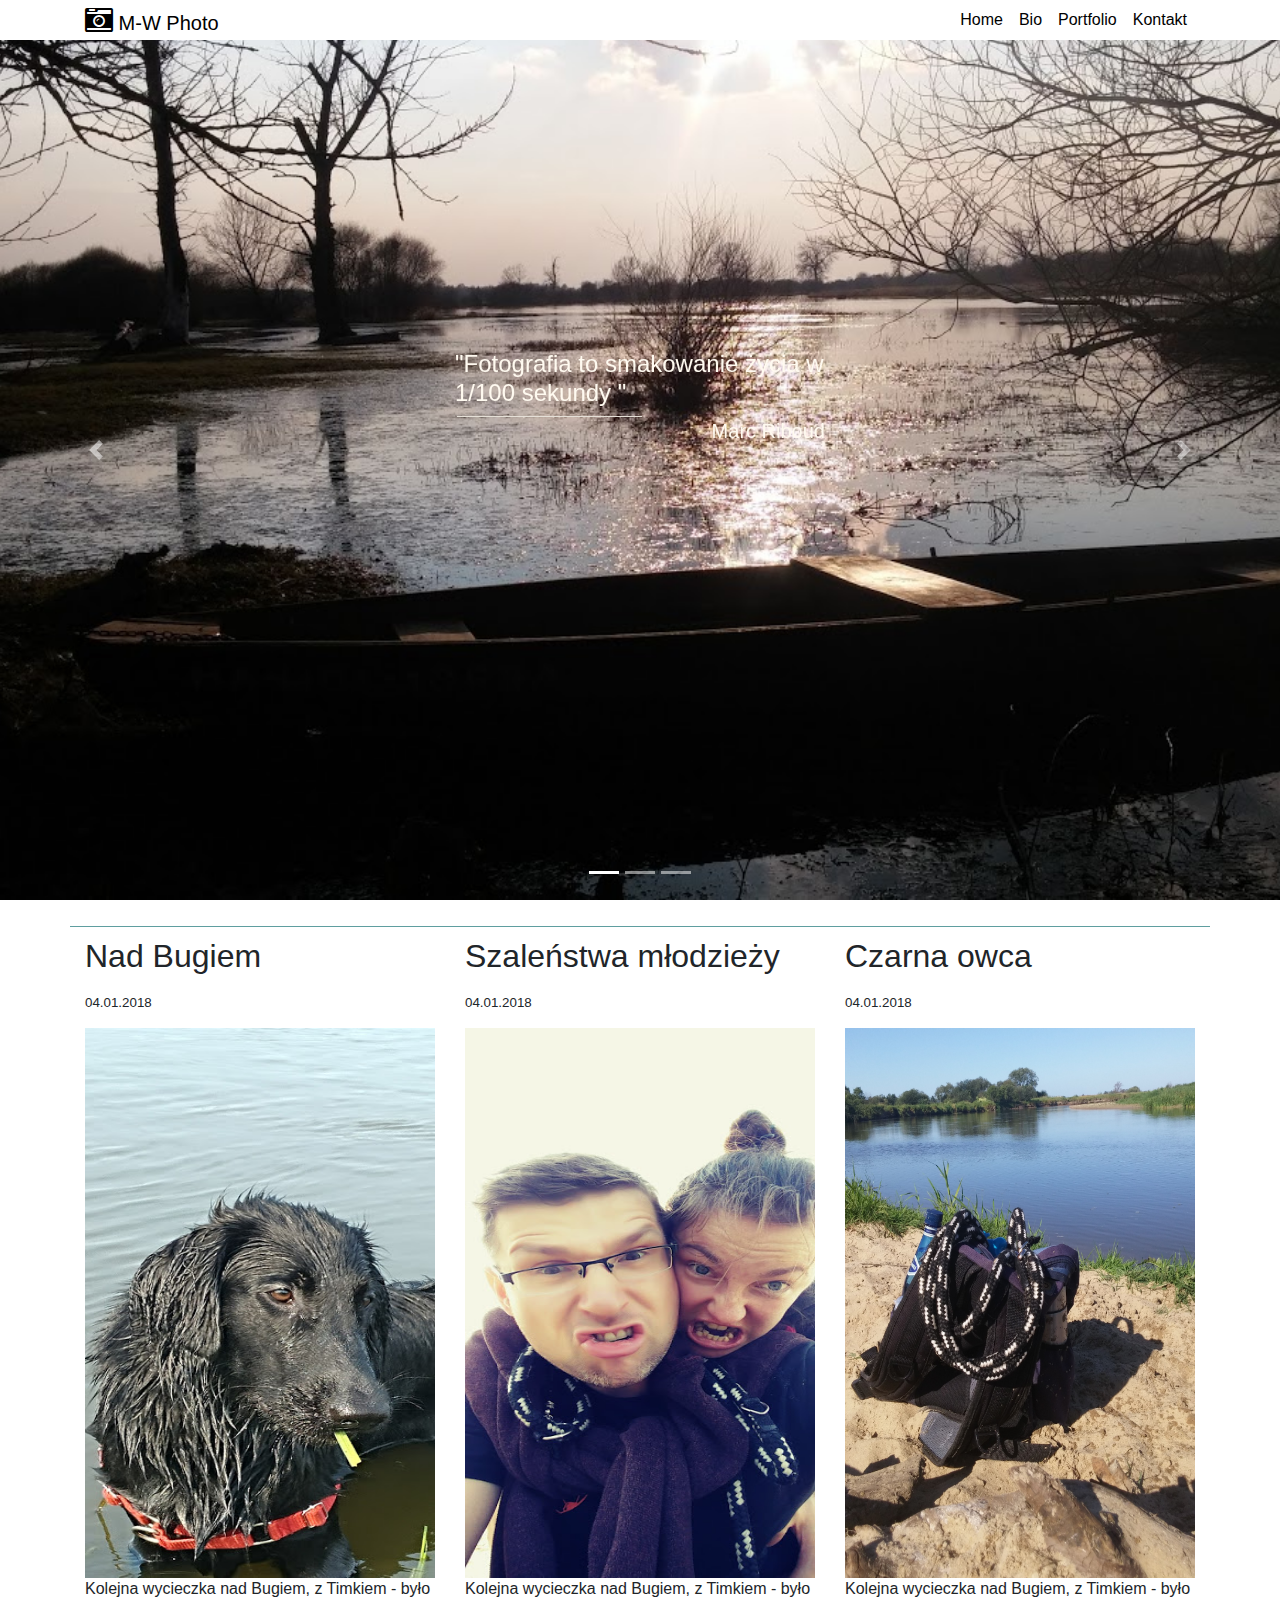
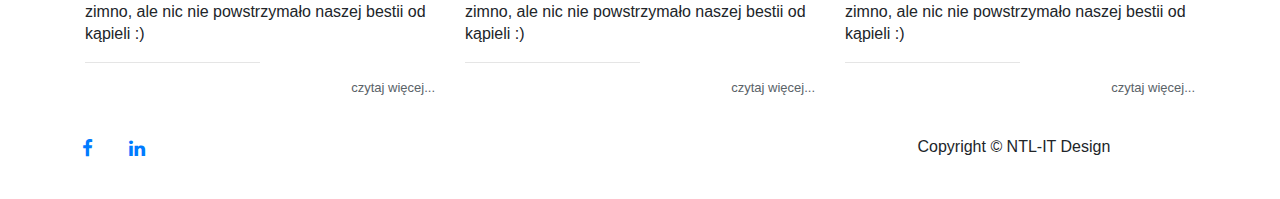
==== index.html @ 4c7ffbb1 "Initial commit" ====
<!DOCTYPE html>
<html lang="en">

  <head>

    <meta charset="utf-8">
    <meta name="viewport" content="width=device-width, initial-scale=1, shrink-to-fit=no">
    <meta name="description" content="">
    <meta name="author" content="">

    <title>Monia photography</title>

    <!-- Bootstrap core CSS -->
    <link href="vendor/bootstrap/css/bootstrap.min.css" rel="stylesheet">
      <link rel="stylesheet" href="https://cdnjs.cloudflare.com/ajax/libs/font-awesome/4.7.0/css/font-awesome.min.css">

    <!-- Custom styles for this template -->
    <link href="css/full-slider.css" rel="stylesheet">
    <link href="css/style.css" rel="stylesheet">

  </head>

  <body>

    <!-- Navigation -->
    <nav class="navbar navbar-expand-lg navbar-white bg-white fixed-top">
      <div class="container">
      <!--  <a href="#" class="navbar-brand"><img src="img/logo.png" height="50px"></a>-->
        <a class="navbar-brand" href="#" > <i class="fa fa-camera-retro" style="font-size:28px"></i> M-W Photo </a>
        <button class="navbar-toggler" type="button" data-toggle="collapse" data-target="#navbarResponsive" aria-controls="navbarResponsive" aria-expanded="false" aria-label="Toggle navigation">
          <span class="navbar-toggler-icon"></span>
        </button>

          <div class="collapse navbar-collapse" id="navbarResponsive">
          <ul class="navbar-nav ml-auto">
            <li class="nav-item active">
              <a class="nav-link" href="#">Home
                <span class="sr-only">(current)</span>
              </a>
            </li>
            <li class="nav-item">
              <a class="nav-link" href="#">Bio</a>
            </li>
            <li class="nav-item">
              <a class="nav-link" href="#">Portfolio</a>
            </li>
            <li class="nav-item">
              <a class="nav-link" href="#">Kontakt</a>
            </li>
          </ul>
        </div>
      </div>
    </nav>

    <header>
      <div id="carouselExampleIndicators" class="carousel slide" data-ride="carousel">
        <ol class="carousel-indicators">
          <li data-target="#carouselExampleIndicators" data-slide-to="0" class="active"></li>
          <li data-target="#carouselExampleIndicators" data-slide-to="1"></li>
          <li data-target="#carouselExampleIndicators" data-slide-to="2"></li>
        </ol>
        <div class="carousel-inner" role="listbox">

          <!-- Slide One - Set the background image for this slide in the line below -->
          <div class="carousel-item active" style="background-image:url('img/Monia.jpg')">
             <div class="carousel-caption d-none d-md-block">
               <!-- <h3>First Slide</h3>
                <p>This is a description for the first slide.</p>-->
            </div>
          </div>
          <!-- Slide Two - Set the background image for this slide in the line below -->
          <div class="carousel-item" style="background-image: url('img/Zakopane.jpg')">
            <div class="carousel-caption d-none d-md-block">
              <!--<h3>Second Slide</h3>
              <p>This is a description for the second slide.</p>-->
            </div>
          </div>
          <!-- Slide Three - Set the background image for this slide in the line below -->
          <div class="carousel-item" style="background-image: url('img/Paryz.jpg')">
            <div class="carousel-caption d-none d-md-block">
              <!--<h3>Third Slide</h3>
              <p>This is a description for the third slide.</p>-->
            </div>
          </div>
        </div>
        <a class="carousel-control-prev" href="#carouselExampleIndicators" role="button" data-slide="prev">
          <span class="carousel-control-prev-icon" aria-hidden="true"></span>
          <span class="sr-only">Previous</span>
        </a>
        <a class="carousel-control-next" href="#carouselExampleIndicators" role="button" data-slide="next">
          <span class="carousel-control-next-icon" aria-hidden="true"></span>
          <span class="sr-only">Next</span>
        </a>
      </div>
        <div class ="row">
            <i class="fa fa-lg pull-left "></i>
            <div class="quote container">
                <h4>"Fotografia to smakowanie życia w 1/100 sekundy "</h4>
                <hr>
                <h5 class="text-right"> Marc Riboud</h5>
            </div>
        </div>
    </header>

    <!-- Page Content -->

    <section class="promo-galery container">
      <div class="row">
                <!-- left-->
        <div class="promo-short col-sm-4">
          <h2>Nad Bugiem</h2>
              <p class="promo-date"><br>04.01.2018</p>
                <a href="#" class="photo-highlight"><img src="img/Bug_1.jpg" ></a>
                    <p>Kolejna wycieczka nad Bugiem, z Timkiem - było zimno, ale nic nie powstrzymało naszej bestii od kąpieli :)
              </p><hr>
          <p class="more"> czytaj więcej...</p>


        </div>
                <!-- middle-->
        <div class="promo-short col-sm-4">
          <h2>Szaleństwa młodzieży</h2>
          <p class="promo-date"><br>04.01.2018</p>
            <a href="#" class="photo-highlight"><img src="img/Bug_2.jpg" ></a>
                <p>Kolejna wycieczka nad Bugiem, z Timkiem - było zimno, ale nic nie powstrzymało naszej bestii od kąpieli :)
             </p><hr>
          <p class="more">czytaj więcej...</p>
        </div>
                  <!-- right-->
        <div class="promo-short col-sm-4">
          <h2>Czarna owca </h2>
              <p class="promo-date"><br>04.01.2018</p>
                 <a href="#" class="photo-highlight"><img src="img/Bug_3.jpg" ></a>
                    <p>Kolejna wycieczka nad Bugiem, z Timkiem - było zimno, ale nic nie powstrzymało naszej bestii od kąpieli :)
                 </p><hr>
              <p class="more"> czytaj więcej...</p>

        </div>

      </div>

    </section>

    <!-- Footer -->
    <footer class="py-4 bg-white">
      <div class="container">
          <div class="row">
              <!--Social buttons-->
              <div class="text-center">
                  <ul class="list-unstyled list-inline">
                      <li class="list-inline-item">
                          <a class="btn-floating btn-sm btn-fb mx-1" href="https://www.facebook.com/monika.wwww">
                              <i class="fa fa-facebook fa-lg"> </i>
                          </a>
                      </li>
                      <!--g+ button
                      <li class="list-inline-item">
                          <a class="btn-floating btn-sm btn-gplus mx-1" >
                              <i class="fa fa-google-plus fa-lg"> </i>
                          </a>
                      </li>
                      -->
                      <li class="list-inline-item">
                          <a class="btn-floating btn-sm btn-li mx-1" href="https://pl.linkedin.com/in/monika-wrana-1571b9136">
                              <i class="fa fa-linkedin fa-lg"> </i>
                          </a>
                      </li>

                  </ul>
              </div>
              <!--/.Social buttons-->
        <h6 class="offset-sm-8 text-black">Copyright &copy; NTL-IT Design </h6>
        </div>
      </div>
    </footer>

    <!-- Bootstrap core JavaScript -->
    <script src="vendor/jquery/jquery.min.js"></script>
    <script src="vendor/bootstrap/js/bootstrap.bundle.min.js"></script>

  </body>

</html>
---- css/full-slider.css ----
/*!
 * Start Bootstrap - Full Slider (https://startbootstrap.com/template-overviews/full-slider)
 * Copyright 2013-2017 Start Bootstrap
 * Licensed under MIT (https://github.com/BlackrockDigital/startbootstrap-full-slider/blob/master/LICENSE)
 */

.carousel-item {
  height: 100vh;
  min-height: 300px;
  background: no-repeat center center scroll;
  -webkit-background-size: cover;
  -moz-background-size: cover;
  -o-background-size: cover;
  background-size: cover;
  opacity: 1;
}
---- css/style.css ----
/*reset styli*/
* {
    margin: 0;
    padding: 0;
    border: 0;
    line-height: 1.4em;
    vertical-align: baseline;
    text-decoration: none;
    outline: 0;
}
/*reset styli*/

nav a{
    color: black;
}
nav {
    max-height: 40px;
}


.promo-short img{
    width: 100%;
   height: 550px;
}
/*pozycja dla cytuatu*/
.quote {
    width: 400px;
    height: 200px;
    background: transparent;
    position: absolute;
    top:0;
    right:0;
    bottom:0;
    left:0;
    margin: auto;
    color: floralwhite;
}

.quote hr {
    background-color: floralwhite;
    margin: 2px 2px;
    height: 0.0000111111%;
    color: floralwhite;
    width: 50%;
}

.promo-galery {
    margin-top: 2%;
    border-top: 1px solid cadetblue;
}

.promo-galery h2 {
    padding-top: 10px;
    margin-bottom: 0;
}

.promo-date {
    font-size: smaller;
    float: end;
    padding: 0 0 0 0;
}
.promo-short hr {
    width: 50%;
}
.more {
    text-align: right;
    font-size: small;
    color: #5a6268;

}
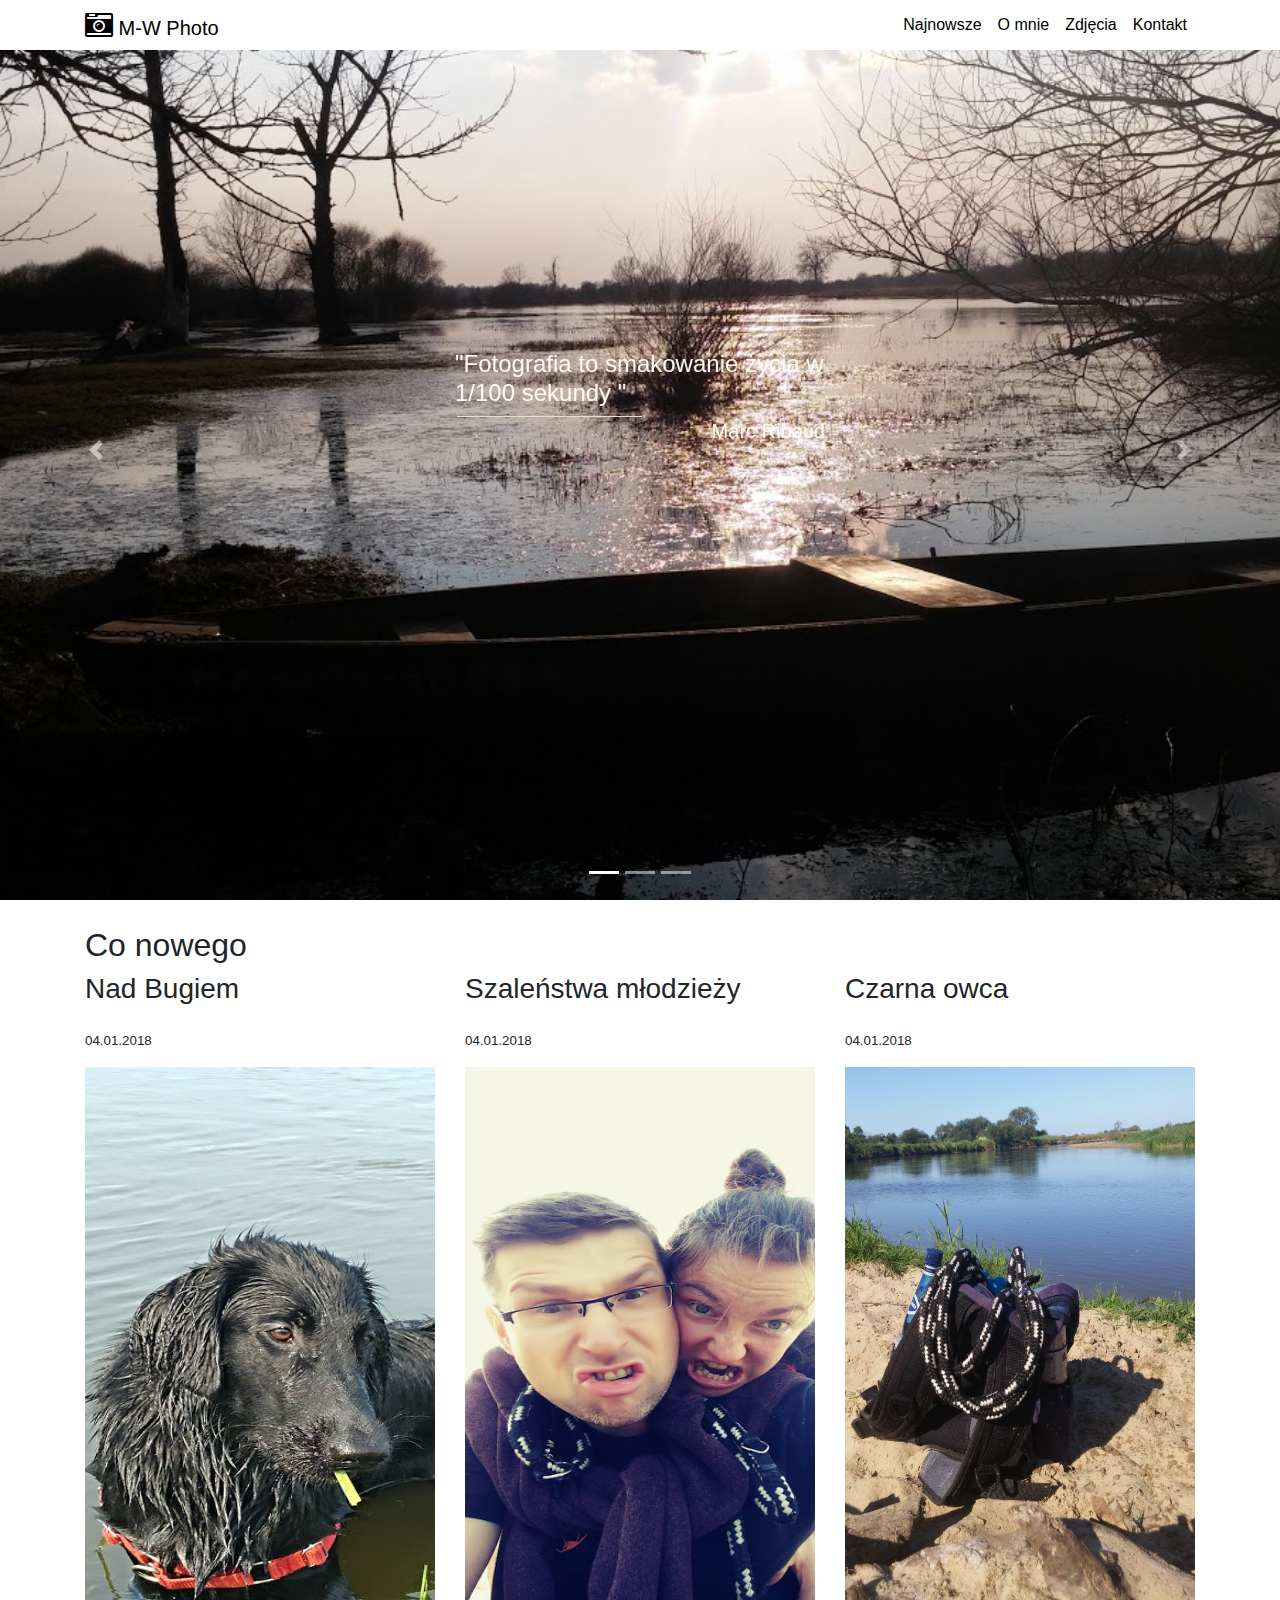
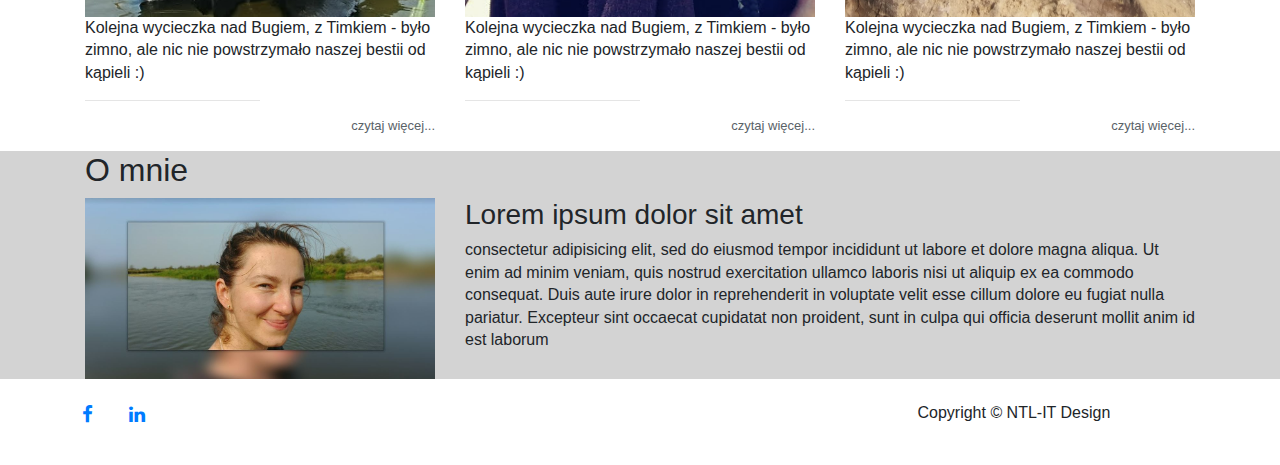
==== commit 6cb6563a: "koniec dnia 04.04.2018 - uporząkowane" ====
--- a/index.html
+++ b/index.html
@@ -1,5 +1,5 @@
 <!DOCTYPE html>
-<html lang="en">
+<html lang="pl">
 
   <head>
 
@@ -10,11 +10,11 @@
 
     <title>Monia photography</title>
 
-    <!-- Bootstrap core CSS -->
+    <!-------------------------------------------------- Bootstrap core CSS -->
     <link href="vendor/bootstrap/css/bootstrap.min.css" rel="stylesheet">
       <link rel="stylesheet" href="https://cdnjs.cloudflare.com/ajax/libs/font-awesome/4.7.0/css/font-awesome.min.css">
 
-    <!-- Custom styles for this template -->
+    <!-------------------------------------------------- Custom styles for this template -->
     <link href="css/full-slider.css" rel="stylesheet">
     <link href="css/style.css" rel="stylesheet">
 
@@ -22,7 +22,7 @@
 
   <body>
 
-    <!-- Navigation -->
+    <!-------------------------------------------------- Navigation -------------------------------------------------->
     <nav class="navbar navbar-expand-lg navbar-white bg-white fixed-top">
       <div class="container">
       <!--  <a href="#" class="navbar-brand"><img src="img/logo.png" height="50px"></a>-->
@@ -34,15 +34,15 @@
           <div class="collapse navbar-collapse" id="navbarResponsive">
           <ul class="navbar-nav ml-auto">
             <li class="nav-item active">
-              <a class="nav-link" href="#">Home
+              <a class="nav-link" href="#news">Najnowsze
                 <span class="sr-only">(current)</span>
               </a>
             </li>
             <li class="nav-item">
-              <a class="nav-link" href="#">Bio</a>
+              <a class="nav-link" href="#about-me">O mnie</a>
             </li>
             <li class="nav-item">
-              <a class="nav-link" href="#">Portfolio</a>
+              <a class="nav-link" href="photo-gallery.html">Zdjęcia</a>
             </li>
             <li class="nav-item">
               <a class="nav-link" href="#">Kontakt</a>
@@ -102,44 +102,84 @@
         </div>
     </header>
 
-    <!-- Page Content -->
-
-    <section class="promo-galery container">
+    <!------------------------------------------------ Page Content ------------------------------------------------>
+
+    <section class="promo-galery" id="news">
+
+        <div class="row">
+            <div class="container">
+                <div class ="title promo-title">
+                    <h2>Co nowego</h2>
+                </div>
+            </div>
+        </div>
+
+
+        <div class="container">
+            <div class="row">
+                <!-- left-->
+                <div class="promo-short col-sm-4">
+                    <h3>Nad Bugiem</h3>
+                          <p class="promo-date"><br>04.01.2018</p>
+                            <a href="#" class="photo-highlight"><img src="img/Bug_1.jpg" ></a>
+                                <p>Kolejna wycieczka nad Bugiem, z Timkiem - było zimno, ale nic nie powstrzymało naszej bestii od kąpieli :)
+                          </p><hr>
+                            <p class="more"> czytaj więcej...</p>
+                </div>
+
+                <!-- middle-->
+
+                <div class="promo-short col-sm-4">
+                    <h3>Szaleństwa młodzieży</h3>
+                        <p class="promo-date"><br>04.01.2018</p>
+                            <a href="#" class="photo-highlight"><img src="img/Bug_2.jpg" ></a>
+                        <p>Kolejna wycieczka nad Bugiem, z Timkiem - było zimno, ale nic nie powstrzymało naszej bestii od kąpieli :)
+                     </p><hr>
+                  <p class="more">czytaj więcej...</p>
+                </div>
+
+                  <!-- right-->
+
+                <div class="promo-short col-sm-4">
+                  <h3>Czarna owca </h3>
+                      <p class="promo-date"><br>04.01.2018</p>
+                         <a href="#" class="photo-highlight"><img src="img/Bug_3.jpg" ></a>
+                            <p>Kolejna wycieczka nad Bugiem, z Timkiem - było zimno, ale nic nie powstrzymało naszej bestii od kąpieli :)
+                         </p><hr>
+                      <p class="more"> czytaj więcej...</p>
+                 </div>
+
+      </div>
+        </div>
+
+    </section>
+
+
+    <!-------------------------------------about me  ---------------------------------------------->
+  <section class="about-me" id="about-me">
       <div class="row">
-                <!-- left-->
-        <div class="promo-short col-sm-4">
-          <h2>Nad Bugiem</h2>
-              <p class="promo-date"><br>04.01.2018</p>
-                <a href="#" class="photo-highlight"><img src="img/Bug_1.jpg" ></a>
-                    <p>Kolejna wycieczka nad Bugiem, z Timkiem - było zimno, ale nic nie powstrzymało naszej bestii od kąpieli :)
-              </p><hr>
-          <p class="more"> czytaj więcej...</p>
-
-
-        </div>
-                <!-- middle-->
-        <div class="promo-short col-sm-4">
-          <h2>Szaleństwa młodzieży</h2>
-          <p class="promo-date"><br>04.01.2018</p>
-            <a href="#" class="photo-highlight"><img src="img/Bug_2.jpg" ></a>
-                <p>Kolejna wycieczka nad Bugiem, z Timkiem - było zimno, ale nic nie powstrzymało naszej bestii od kąpieli :)
-             </p><hr>
-          <p class="more">czytaj więcej...</p>
-        </div>
-                  <!-- right-->
-        <div class="promo-short col-sm-4">
-          <h2>Czarna owca </h2>
-              <p class="promo-date"><br>04.01.2018</p>
-                 <a href="#" class="photo-highlight"><img src="img/Bug_3.jpg" ></a>
-                    <p>Kolejna wycieczka nad Bugiem, z Timkiem - było zimno, ale nic nie powstrzymało naszej bestii od kąpieli :)
-                 </p><hr>
-              <p class="more"> czytaj więcej...</p>
-
-        </div>
-
-      </div>
-
-    </section>
+          <div class="container" >
+            <div class="title about-me-title">
+              <h2>O mnie</h2>
+             </div>
+            </div>
+
+      <div class ="container">
+          <div class="row" >
+               <div class ="about-me-left col-sm-4">
+                        <img src="img/about_me.jpg" alt="moje zdjęcie">
+              </div>
+                    <div class="about-me-right col-sm-8">
+                        <h3>Lorem ipsum dolor sit amet </h3>
+                        <p>consectetur adipisicing elit, sed do eiusmod tempor incididunt ut labore et dolore magna aliqua. Ut enim ad minim veniam, quis nostrud exercitation ullamco laboris nisi ut aliquip ex ea commodo consequat. Duis aute irure dolor in reprehenderit in voluptate velit esse cillum dolore eu fugiat nulla pariatur. Excepteur sint occaecat cupidatat non proident, sunt in culpa qui officia deserunt mollit anim id est laborum
+                        </p>
+                    </div>
+          </div>
+      </div>
+      </div>
+
+  </section>
+
 
     <!-- Footer -->
     <footer class="py-4 bg-white">
--- a/css/style.css
+++ b/css/style.css
@@ -8,21 +8,40 @@
     text-decoration: none;
     outline: 0;
 }
-/*reset styli*/
+/*--------------------------nav--------------------------*/
 
 nav a{
     color: black;
 }
 nav {
-    max-height: 40px;
+    max-height: 50px;
 }
-
-
+/*--------------------------promo--------------------------*/
 .promo-short img{
     width: 100%;
    height: 550px;
 }
-/*pozycja dla cytuatu*/
+
+.promo-short hr {
+    width: 50%;
+}
+.promo-galery {
+    margin-top: 2%;
+}
+
+.promo-date {
+    font-size: smaller;
+    float: end;
+    padding: 0 0 0 0;
+}
+
+.more {
+    text-align: right;
+    font-size: small;
+    color: #5a6268;
+
+}
+/*--------------------------carusel--------------------------*/
 .quote {
     width: 400px;
     height: 200px;
@@ -44,27 +63,16 @@
     width: 50%;
 }
 
-.promo-galery {
-    margin-top: 2%;
-    border-top: 1px solid cadetblue;
-}
 
-.promo-galery h2 {
-    padding-top: 10px;
-    margin-bottom: 0;
-}
 
-.promo-date {
-    font-size: smaller;
-    float: end;
-    padding: 0 0 0 0;
-}
-.promo-short hr {
-    width: 50%;
-}
-.more {
-    text-align: right;
-    font-size: small;
-    color: #5a6268;
+/* -------------------------- about me styles --------------------------*/
+.about-me {
+    background: lightgrey;
+  }
 
+
+.about-me-left img {
+
+    width: 100%;
+    height: auto;
 }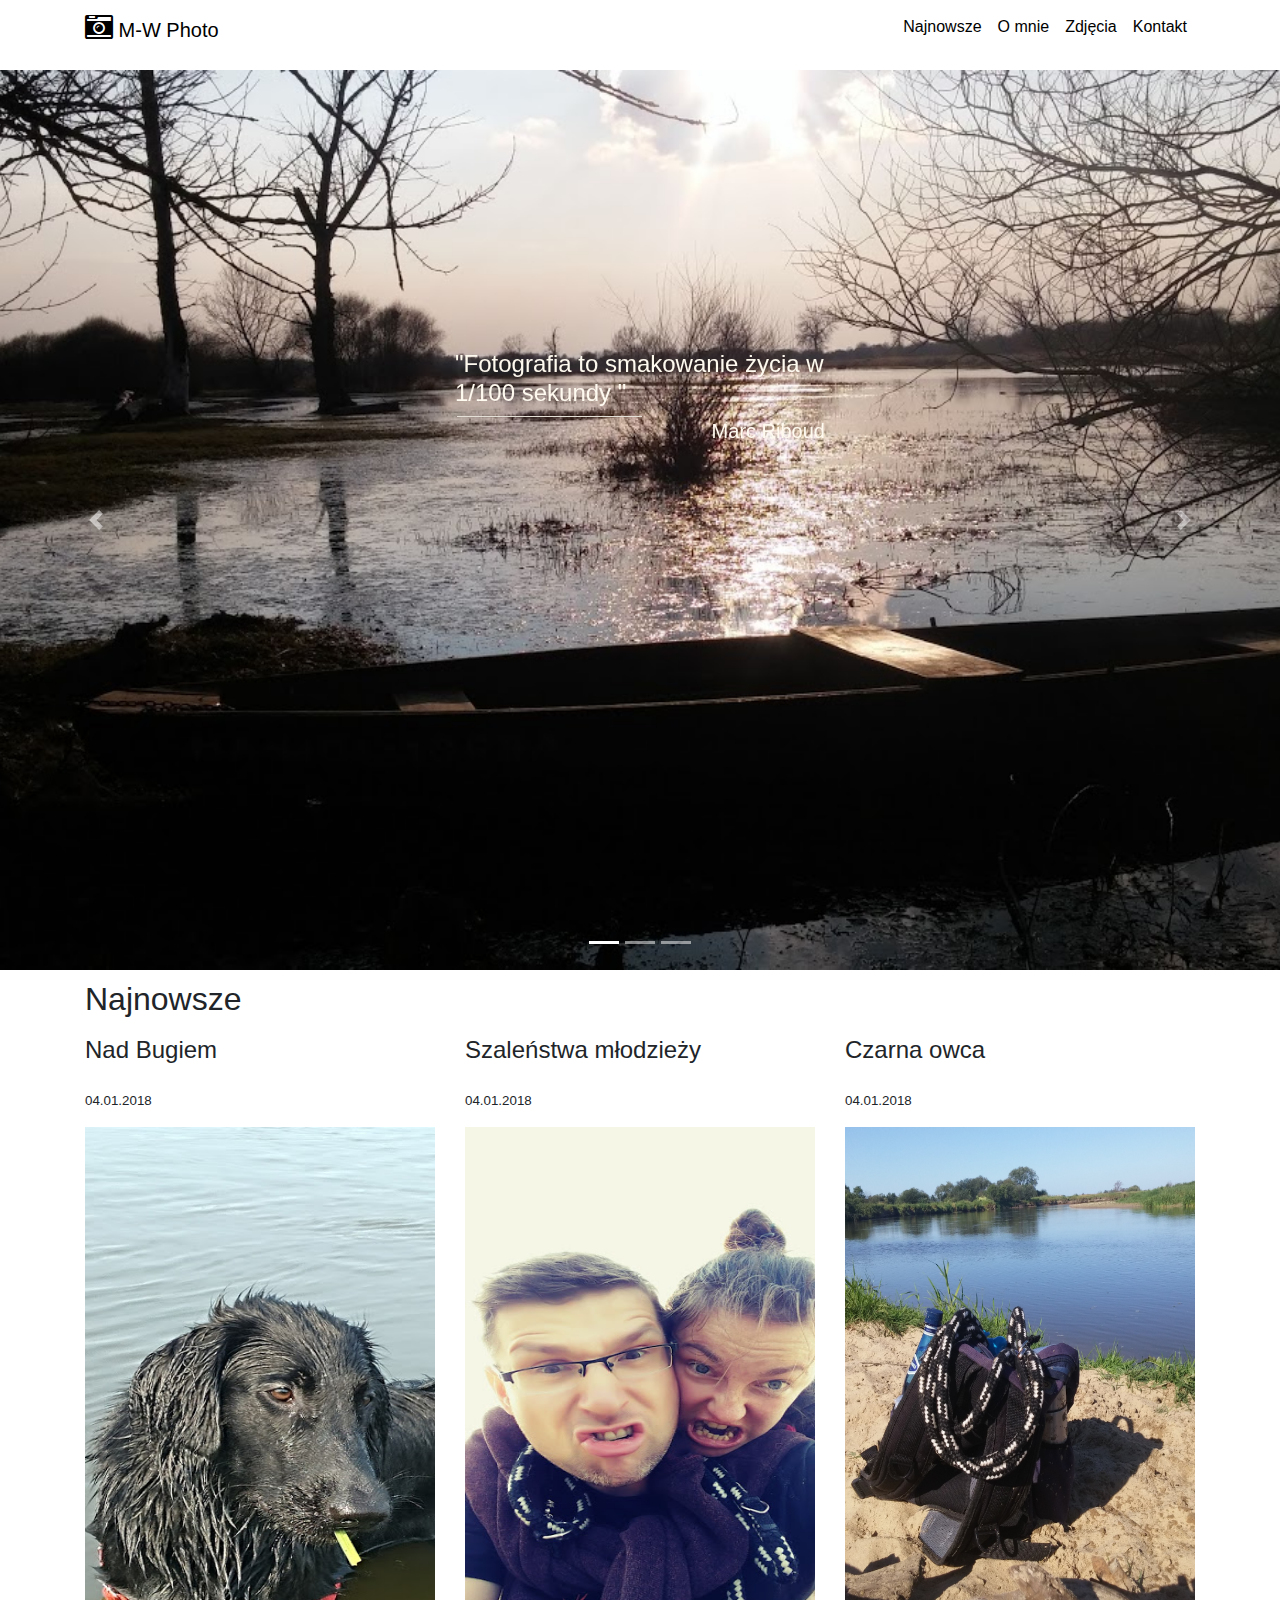
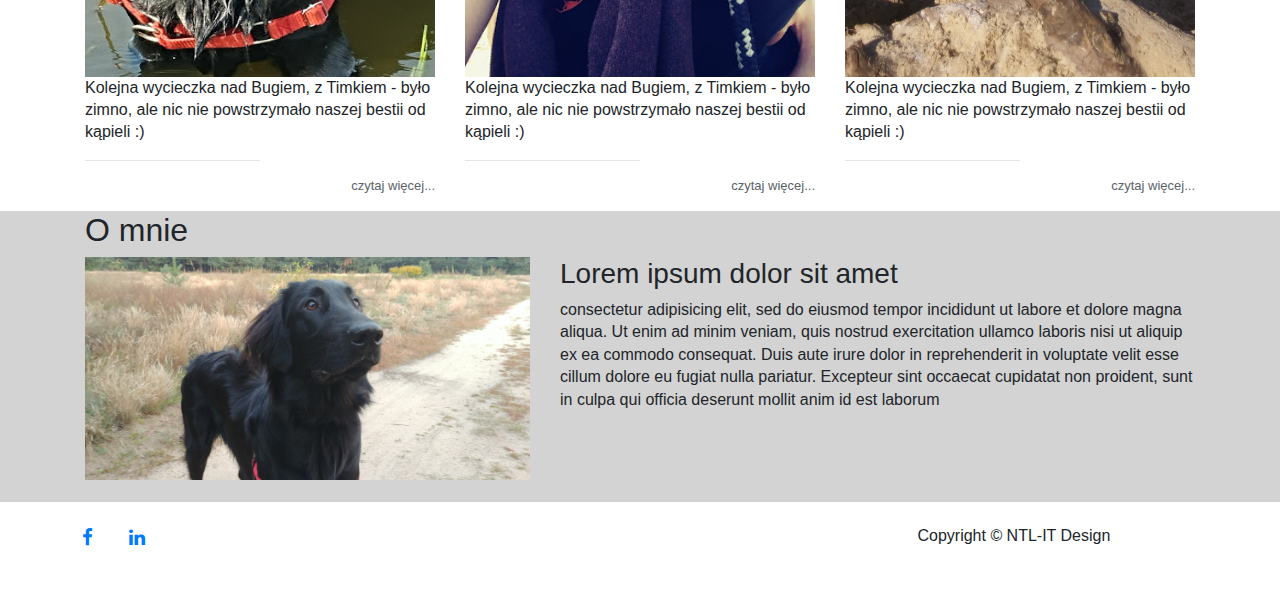
==== commit fae3da8d: "galeria cd" ====
--- a/index.html
+++ b/index.html
@@ -23,6 +23,7 @@
   <body>
 
     <!-------------------------------------------------- Navigation -------------------------------------------------->
+<header>
     <nav class="navbar navbar-expand-lg navbar-white bg-white fixed-top">
       <div class="container">
       <!--  <a href="#" class="navbar-brand"><img src="img/logo.png" height="50px"></a>-->
@@ -51,8 +52,8 @@
         </div>
       </div>
     </nav>
-
-    <header>
+    </header>
+
       <div id="carouselExampleIndicators" class="carousel slide" data-ride="carousel">
         <ol class="carousel-indicators">
           <li data-target="#carouselExampleIndicators" data-slide-to="0" class="active"></li>
@@ -100,7 +101,7 @@
                 <h5 class="text-right"> Marc Riboud</h5>
             </div>
         </div>
-    </header>
+
 
     <!------------------------------------------------ Page Content ------------------------------------------------>
 
@@ -109,7 +110,7 @@
         <div class="row">
             <div class="container">
                 <div class ="title promo-title">
-                    <h2>Co nowego</h2>
+                    <h2>Najnowsze</h2>
                 </div>
             </div>
         </div>
@@ -119,7 +120,7 @@
             <div class="row">
                 <!-- left-->
                 <div class="promo-short col-sm-4">
-                    <h3>Nad Bugiem</h3>
+                    <h4>Nad Bugiem</h4>
                           <p class="promo-date"><br>04.01.2018</p>
                             <a href="#" class="photo-highlight"><img src="img/Bug_1.jpg" ></a>
                                 <p>Kolejna wycieczka nad Bugiem, z Timkiem - było zimno, ale nic nie powstrzymało naszej bestii od kąpieli :)
@@ -130,7 +131,7 @@
                 <!-- middle-->
 
                 <div class="promo-short col-sm-4">
-                    <h3>Szaleństwa młodzieży</h3>
+                    <h4>Szaleństwa młodzieży</h4>
                         <p class="promo-date"><br>04.01.2018</p>
                             <a href="#" class="photo-highlight"><img src="img/Bug_2.jpg" ></a>
                         <p>Kolejna wycieczka nad Bugiem, z Timkiem - było zimno, ale nic nie powstrzymało naszej bestii od kąpieli :)
@@ -141,7 +142,7 @@
                   <!-- right-->
 
                 <div class="promo-short col-sm-4">
-                  <h3>Czarna owca </h3>
+                  <h4>Czarna owca </h4>
                       <p class="promo-date"><br>04.01.2018</p>
                          <a href="#" class="photo-highlight"><img src="img/Bug_3.jpg" ></a>
                             <p>Kolejna wycieczka nad Bugiem, z Timkiem - było zimno, ale nic nie powstrzymało naszej bestii od kąpieli :)
@@ -166,10 +167,10 @@
 
       <div class ="container">
           <div class="row" >
-               <div class ="about-me-left col-sm-4">
+               <div class ="about-me-left col-sm-5">
                         <img src="img/about_me.jpg" alt="moje zdjęcie">
               </div>
-                    <div class="about-me-right col-sm-8">
+                    <div class="about-me-right col-sm-7">
                         <h3>Lorem ipsum dolor sit amet </h3>
                         <p>consectetur adipisicing elit, sed do eiusmod tempor incididunt ut labore et dolore magna aliqua. Ut enim ad minim veniam, quis nostrud exercitation ullamco laboris nisi ut aliquip ex ea commodo consequat. Duis aute irure dolor in reprehenderit in voluptate velit esse cillum dolore eu fugiat nulla pariatur. Excepteur sint occaecat cupidatat non proident, sunt in culpa qui officia deserunt mollit anim id est laborum
                         </p>
--- a/css/style.css
+++ b/css/style.css
@@ -8,25 +8,28 @@
     text-decoration: none;
     outline: 0;
 }
+
+/*--------------------------nav--------------------------*/
+body { padding-top: 70px; } /* second row is visibile (not overflow by the sticky menu*/
 /*--------------------------nav--------------------------*/
 
 nav a{
     color: black;
 }
-nav {
-    max-height: 50px;
-}
+
+
 /*--------------------------promo--------------------------*/
 .promo-short img{
     width: 100%;
-   height: 550px;
+    height: 550px;
 }
 
 .promo-short hr {
     width: 50%;
 }
-.promo-galery {
-    margin-top: 2%;
+.promo-galery .title{
+    padding-top: 10px;
+    padding-bottom: 10px;
 }
 
 .promo-date {
@@ -74,5 +77,28 @@
 .about-me-left img {
 
     width: 100%;
-    height: auto;
+    padding-bottom: 5%;
+
+}
+/* -------------------------- gallery --------------------------*/
+
+.first-row .row img {
+   max-width: 280px;
+    padding:3%;
+
+}
+.second-row .row img {
+    max-width: 280px;
+    padding:3%;
+}
+.third-row .row img {
+    max-width: 280px;
+    padding:3%;
+}
+
+/* testy podświetlania zaznaczonego elementu*/
+
+.first-row .row img:hover {
+    box-shadow: 2px 4px darkred;
+    transform: scale(1.1);
 }